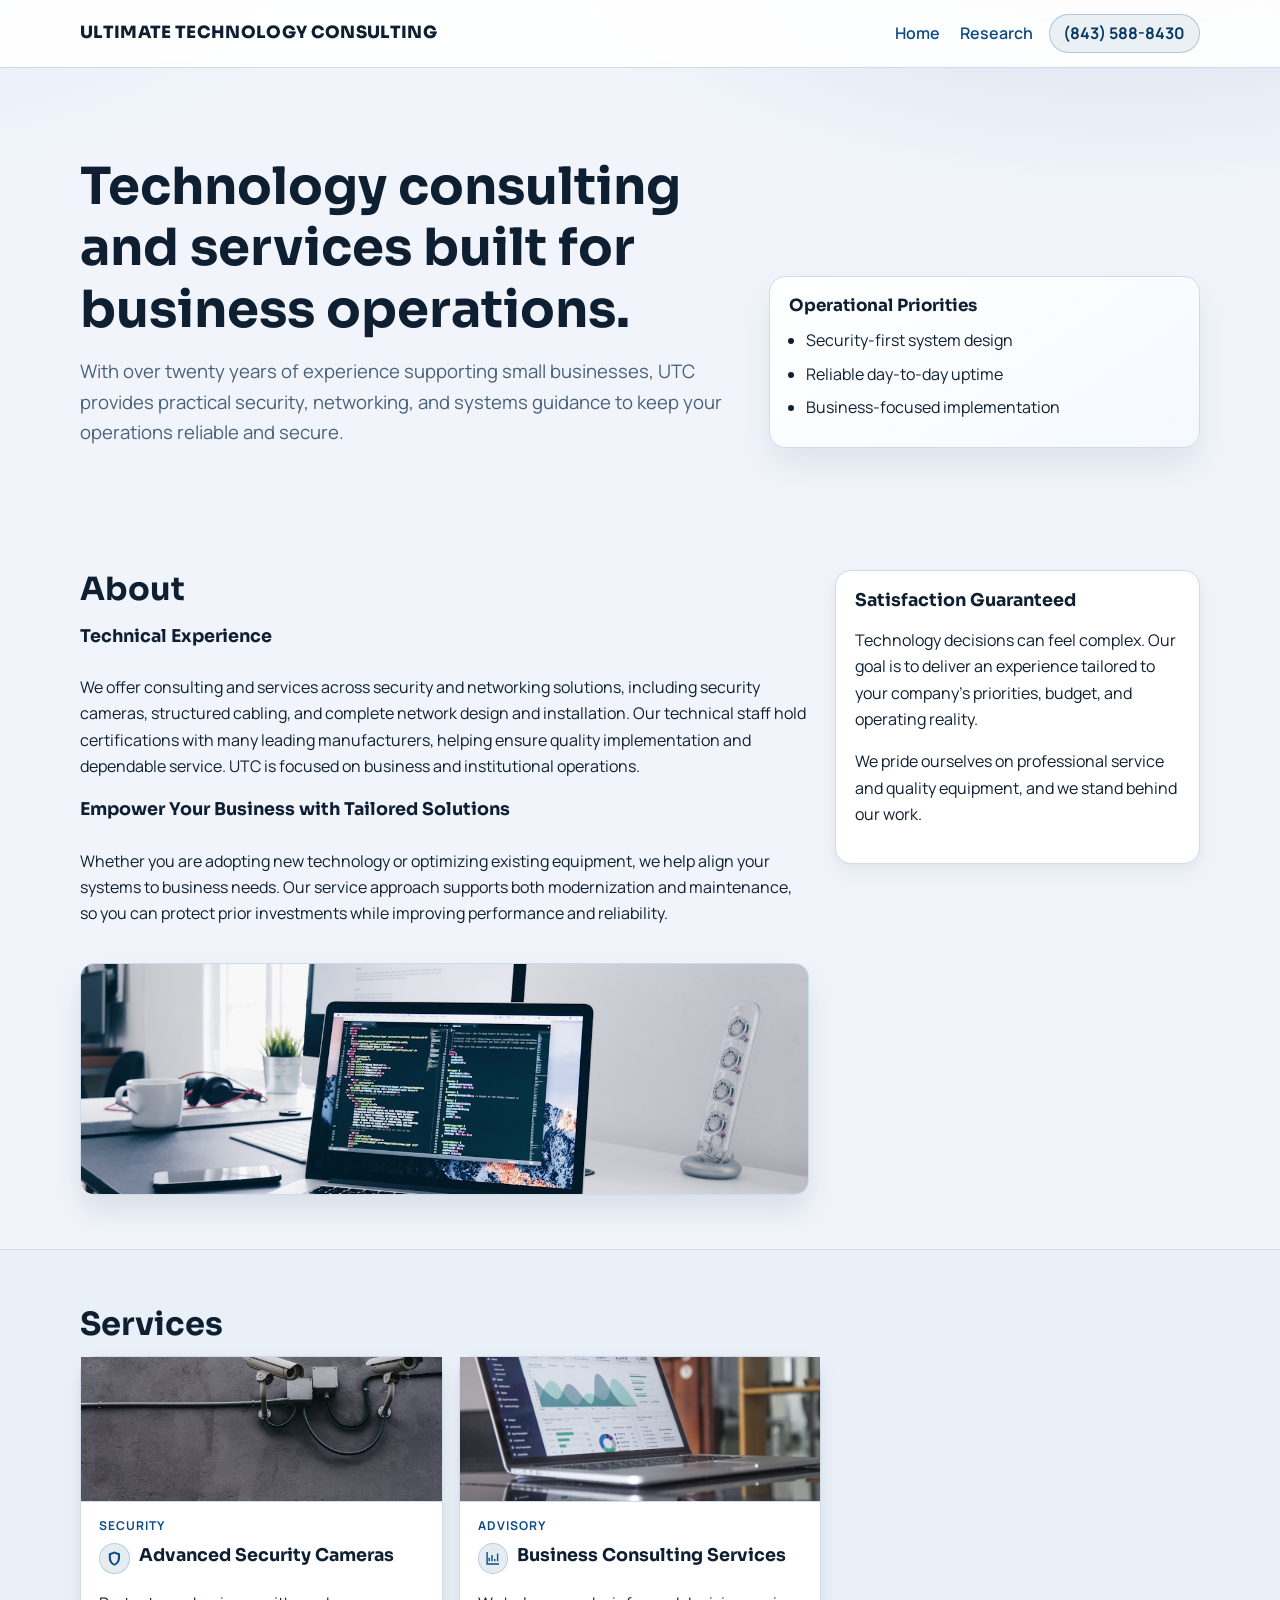
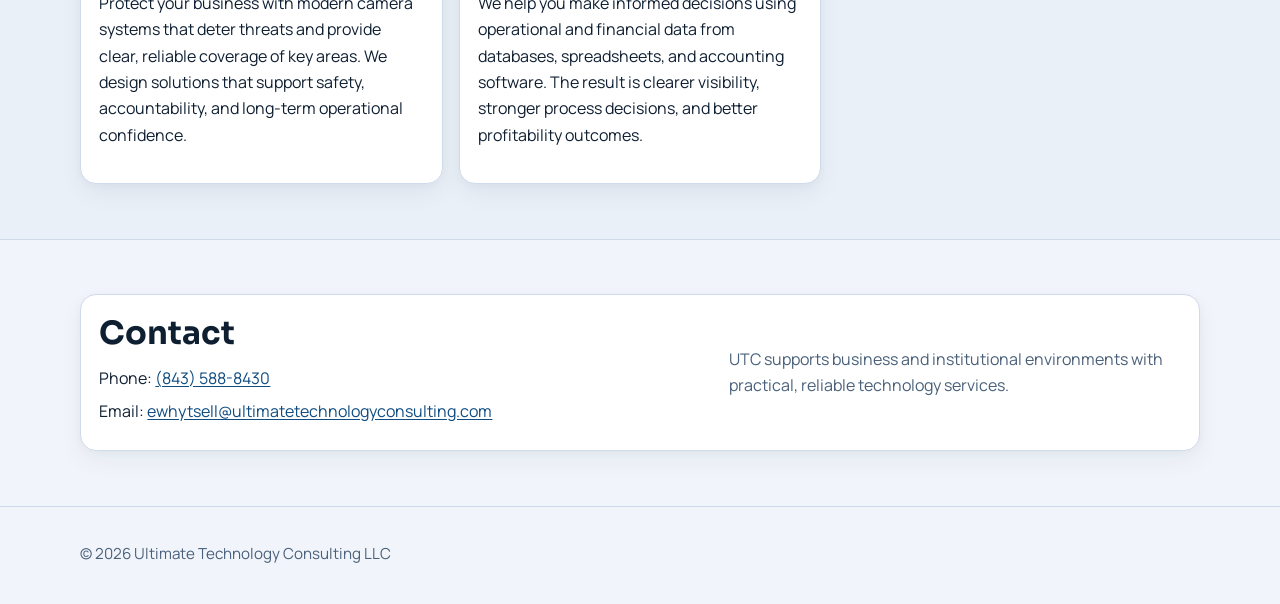
==== index.html @ 8f881fd9 "Refine main and research site content and visual consistency" ====
<!doctype html>
<html lang="en">
<head>
  <meta charset="utf-8">
  <meta name="viewport" content="width=device-width, initial-scale=1">
  <title>Ultimate Technology Consulting | Business Technology Services</title>
  <meta name="description" content="Ultimate Technology Consulting provides business-focused technology services, infrastructure support, and operational reliability solutions.">
  <link rel="canonical" href="https://ultimatetechnologyconsulting.com/">
  <meta name="robots" content="index,follow">
  <meta property="og:type" content="website">
  <meta property="og:title" content="Ultimate Technology Consulting | Business Technology Services">
  <meta property="og:description" content="Business-focused technology services, infrastructure support, and operational reliability solutions.">
  <meta property="og:url" content="https://ultimatetechnologyconsulting.com/">
  <meta property="og:site_name" content="Ultimate Technology Consulting">
  <meta name="twitter:card" content="summary">
  <meta name="twitter:title" content="Ultimate Technology Consulting | Business Technology Services">
  <meta name="twitter:description" content="Business-focused technology services, infrastructure support, and operational reliability solutions.">
  <link rel="preconnect" href="https://fonts.googleapis.com">
  <link rel="preconnect" href="https://fonts.gstatic.com" crossorigin>
  <link href="https://fonts.googleapis.com/css2?family=Manrope:wght@400;500;600;700;800&family=Sora:wght@600;700&display=swap" rel="stylesheet">
  <link rel="stylesheet" href="assets/css/styles.css">
</head>
<body>
  <header class="site-header">
    <div class="wrap header-row">
      <a class="brand" href="/">Ultimate Technology Consulting</a>
      <div class="header-actions">
        <nav aria-label="Primary">
          <ul class="nav">
            <li><a href="/">Home</a></li>
            <li><a href="https://research.ultimatetechnologyconsulting.com/">Research</a></li>
          </ul>
        </nav>
        <a class="phone-chip" href="tel:+18435888430">(843) 588-8430</a>
      </div>
    </div>
  </header>

  <main>
    <section class="hero">
      <div class="wrap hero-grid">
        <div>
          <h1>Technology consulting and services built for business operations.</h1>
          <p class="lead">
            With over twenty years of experience supporting small businesses, UTC provides practical
            security, networking, and systems guidance to keep your operations reliable and secure.
          </p>
        </div>
        <aside class="hero-panel" aria-label="Company highlights">
          <h2>Operational Priorities</h2>
          <ul>
            <li>Security-first system design</li>
            <li>Reliable day-to-day uptime</li>
            <li>Business-focused implementation</li>
          </ul>
        </aside>
      </div>
    </section>

    <section id="about" class="section">
      <div class="wrap content-grid">
        <div class="about-stack">
          <h2>About</h2>
          <h3>Technical Experience</h3>
          <p>
            We offer consulting and services across security and networking solutions, including security
            cameras, structured cabling, and complete network design and installation. Our
            technical staff hold certifications with many leading manufacturers, helping ensure quality
            implementation and dependable service. UTC is focused on business and institutional operations.
          </p>
          <h3>Empower Your Business with Tailored Solutions</h3>
          <p>
            Whether you are adopting new technology or optimizing existing equipment, we help align your
            systems to business needs. Our service approach supports both modernization and maintenance,
            so you can protect prior investments while improving performance and reliability.
          </p>
          <figure class="about-media">
            <img
              src="assets/img/about-workstation.jpg"
              alt="Workstation with software development and business technology tools"
              loading="lazy">
          </figure>
        </div>
        <aside class="card">
          <h3>Satisfaction Guaranteed</h3>
          <p>
            Technology decisions can feel complex. Our goal is to deliver an experience tailored to your
            company's priorities, budget, and operating reality.
          </p>
          <p>
            We pride ourselves on professional service and quality equipment, and we stand behind our work.
          </p>
        </aside>
      </div>
    </section>

    <section id="services" class="section section-alt">
      <div class="wrap">
        <h2>Services</h2>
        <div class="service-grid">
          <article class="card">
            <img
              class="service-media"
              src="assets/img/service-security-camera.jpg"
              alt="Commercial CCTV security camera mounted on a business property"
              loading="lazy">
            <p class="card-kicker">Security</p>
            <div class="service-title">
              <span class="service-icon" aria-hidden="true">
                <svg viewBox="0 0 24 24" role="img">
                  <path d="M12 2 4 5v6c0 5.4 3.4 10.4 8 11 4.6-.6 8-5.6 8-11V5l-8-3Zm0 3.1 5 1.9v4c0 3.9-2.3 7.6-5 8.8-2.7-1.2-5-4.9-5-8.8V7l5-1.9Z"/>
                </svg>
              </span>
              <h3>Advanced Security Cameras</h3>
            </div>
            <p>
              Protect your business with modern camera systems that deter threats and provide clear,
              reliable coverage of key areas. We design solutions that support safety, accountability,
              and long-term operational confidence.
            </p>
          </article>
          <article class="card">
            <img
              class="service-media"
              src="assets/img/service-consulting.jpg"
              alt="Business analytics dashboard and consulting data review"
              loading="lazy">
            <p class="card-kicker">Advisory</p>
            <div class="service-title">
              <span class="service-icon" aria-hidden="true">
                <svg viewBox="0 0 24 24" role="img">
                  <path d="M4 19h16v2H2V3h2v16Zm3-3H5v-5h2v5Zm4 0H9V7h2v9Zm4 0h-2v-3h2v3Zm4 0h-2V5h2v11Z"/>
                </svg>
              </span>
              <h3>Business Consulting Services</h3>
            </div>
            <p>
              We help you make informed decisions using operational and financial data from databases,
              spreadsheets, and accounting software. The result is clearer visibility, stronger process
              decisions, and better profitability outcomes.
            </p>
          </article>
        </div>
      </div>
    </section>

    <section id="contact" class="section">
      <div class="wrap contact-card card">
        <div>
          <h2>Contact</h2>
          <p>Phone: <a href="tel:+18435888430">(843) 588-8430</a></p>
          <p>Email: <a href="mailto:ewhytsell@ultimatetechnologyconsulting.com">ewhytsell@ultimatetechnologyconsulting.com</a></p>
        </div>
        <p class="contact-note">UTC supports business and institutional environments with practical, reliable technology services.</p>
      </div>
    </section>
  </main>

  <footer class="site-footer">
    <div class="wrap">
      <p>&copy; 2026 Ultimate Technology Consulting LLC</p>
    </div>
  </footer>
</body>
</html>
---- assets/css/styles.css ----
:root {
  --bg: #f1f5fb;
  --surface: #ffffff;
  --surface-alt: #e9f0f8;
  --text: #0f1f32;
  --muted: #49607a;
  --line: #cfdaea;
  --accent: #0f4c81;
  --accent-strong: #0b3a63;
  --max: 1120px;
}

*,
*::before,
*::after {
  box-sizing: border-box;
}

html,
body {
  margin: 0;
  padding: 0;
}

body {
  font-family: "Manrope", "Segoe UI", sans-serif;
  background:
    radial-gradient(900px 460px at 88% -120px, rgba(15, 76, 129, 0.15) 0%, rgba(15, 76, 129, 0) 70%),
    radial-gradient(760px 430px at -10% -110px, rgba(80, 146, 198, 0.12) 0%, rgba(80, 146, 198, 0) 68%),
    var(--bg);
  color: var(--text);
  line-height: 1.65;
}

a {
  color: var(--accent);
  text-underline-offset: 2px;
}

a:hover,
a:focus-visible {
  color: var(--accent-strong);
}

a:focus-visible {
  outline: 2px solid var(--accent);
  outline-offset: 2px;
}

.wrap {
  width: min(var(--max), calc(100% - 2rem));
  margin: 0 auto;
}

.site-header {
  background: rgba(255, 255, 255, 0.92);
  backdrop-filter: blur(8px);
  border-bottom: 1px solid var(--line);
  position: sticky;
  top: 0;
  z-index: 30;
}

.header-row {
  display: flex;
  align-items: center;
  justify-content: space-between;
  gap: 1.25rem;
  padding: 0.85rem 0;
}

.brand {
  font-family: "Sora", "Manrope", sans-serif;
  font-size: 1.06rem;
  font-weight: 800;
  letter-spacing: 0.02em;
  text-decoration: none;
  color: var(--text);
  text-transform: uppercase;
}

.header-actions {
  display: flex;
  align-items: center;
  gap: 1rem;
}

.nav {
  list-style: none;
  margin: 0;
  padding: 0;
  display: flex;
  gap: 1.25rem;
}

.nav a {
  text-decoration: none;
  font-weight: 600;
  position: relative;
  padding-bottom: 0.15rem;
}

.nav a::after {
  content: "";
  position: absolute;
  left: 0;
  bottom: -0.2rem;
  width: 100%;
  height: 2px;
  background: var(--accent);
  transform: scaleX(0);
  transform-origin: left;
  transition: transform 0.25s ease;
}

.nav a:hover::after,
.nav a:focus-visible::after {
  transform: scaleX(1);
}

.phone-chip {
  text-decoration: none;
  font-weight: 700;
  background: rgba(15, 76, 129, 0.08);
  border: 1px solid rgba(15, 76, 129, 0.25);
  color: var(--accent-strong);
  border-radius: 999px;
  padding: 0.35rem 0.85rem;
}

.hero {
  padding: 5.5rem 0 4.25rem;
}

.hero-grid {
  display: grid;
  grid-template-columns: 1.55fr 1fr;
  gap: 1.25rem;
  align-items: end;
}

.eyebrow {
  margin: 0 0 0.75rem;
  font-weight: 700;
  letter-spacing: 0.06em;
  text-transform: uppercase;
  color: var(--accent);
  font-size: 0.78rem;
}

h1,
h2,
h3 {
  font-family: "Sora", "Manrope", sans-serif;
  margin-top: 0;
  line-height: 1.2;
}

h1 {
  max-width: 20ch;
  margin-bottom: 1rem;
  font-size: clamp(2rem, 4vw, 3.2rem);
}

h2 {
  font-size: clamp(1.5rem, 2.8vw, 2rem);
  margin-bottom: 0.8rem;
}

h3 {
  font-size: 1.1rem;
  margin-bottom: 0.45rem;
}

.lead {
  max-width: 64ch;
  color: var(--muted);
  margin: 0;
  font-size: clamp(1rem, 1.45vw, 1.16rem);
}

.section {
  padding: 3.4rem 0;
}

.section-alt {
  background: var(--surface-alt);
  border-top: 1px solid var(--line);
  border-bottom: 1px solid var(--line);
}

.content-grid {
  display: grid;
  grid-template-columns: 2fr 1fr;
  gap: 1.65rem;
  align-items: start;
}

.about-stack {
  display: grid;
  gap: 0.25rem;
}

.about-media {
  margin: 1rem 0 0;
  border-radius: 14px;
  overflow: hidden;
  border: 1px solid var(--line);
  box-shadow: 0 16px 30px rgba(11, 35, 59, 0.1);
}

.about-media img {
  display: block;
  width: 100%;
  height: 230px;
  object-fit: cover;
}

.service-grid {
  display: grid;
  grid-template-columns: repeat(3, minmax(0, 1fr));
  gap: 1rem;
}

.card {
  background: var(--surface);
  border: 1px solid var(--line);
  border-radius: 16px;
  padding: 1.15rem 1.15rem 1.2rem;
  box-shadow:
    0 10px 25px rgba(9, 21, 35, 0.05),
    0 2px 10px rgba(9, 21, 35, 0.03);
  transition: transform 0.25s ease, box-shadow 0.25s ease;
}

.card:hover {
  transform: translateY(-3px);
  box-shadow:
    0 14px 30px rgba(9, 21, 35, 0.07),
    0 3px 14px rgba(9, 21, 35, 0.04);
}

.card-kicker {
  margin: 0 0 0.45rem;
  font-size: 0.76rem;
  font-weight: 700;
  letter-spacing: 0.08em;
  text-transform: uppercase;
  color: var(--accent);
}

.service-media {
  display: block;
  width: calc(100% + 2.3rem);
  max-width: none;
  margin: -1.15rem -1.15rem 0.9rem;
  height: 145px;
  object-fit: cover;
  border-bottom: 1px solid var(--line);
}

.service-title {
  display: flex;
  align-items: center;
  gap: 0.55rem;
}

.service-title h3 {
  margin: 0.05rem 0 0.45rem;
}

.service-icon {
  width: 1.9rem;
  height: 1.9rem;
  flex: 0 0 1.9rem;
  display: inline-grid;
  place-items: center;
  border-radius: 999px;
  background: rgba(15, 76, 129, 0.1);
  border: 1px solid rgba(15, 76, 129, 0.2);
}

.service-icon svg {
  width: 1.05rem;
  height: 1.05rem;
  fill: var(--accent);
}

.hero-panel {
  background: linear-gradient(145deg, rgba(255, 255, 255, 0.96) 0%, rgba(245, 249, 255, 0.98) 100%);
  border: 1px solid var(--line);
  border-radius: 16px;
  padding: 1.2rem;
  box-shadow: 0 18px 35px rgba(11, 35, 59, 0.08);
}

.hero-panel h2 {
  font-size: 1.05rem;
  margin-bottom: 0.65rem;
}

.hero-panel ul {
  margin: 0;
  padding-left: 1.1rem;
}

.hero-panel li {
  margin-bottom: 0.45rem;
}

.contact-card {
  display: grid;
  grid-template-columns: 1.35fr 1fr;
  gap: 1.25rem;
  align-items: center;
}

.contact-card p {
  margin: 0.42rem 0;
}

.contact-note {
  color: var(--muted);
  margin: 0;
}

.site-footer {
  border-top: 1px solid var(--line);
  padding: 1.2rem 0 1.45rem;
  color: var(--muted);
  font-size: 0.95rem;
}

@media (max-width: 900px) {
  .hero-grid,
  .content-grid {
    grid-template-columns: 1fr;
  }

  .contact-card {
    grid-template-columns: 1fr;
  }

  .service-grid {
    grid-template-columns: 1fr 1fr;
  }
}

@media (max-width: 650px) {
  .header-row {
    flex-direction: column;
    align-items: flex-start;
  }

  .header-actions {
    width: 100%;
    justify-content: space-between;
  }

  .phone-chip {
    padding: 0.3rem 0.65rem;
    font-size: 0.9rem;
  }

  .hero {
    padding-top: 3.8rem;
  }

  .service-grid {
    grid-template-columns: 1fr;
  }

  .service-media {
    height: 165px;
  }
}
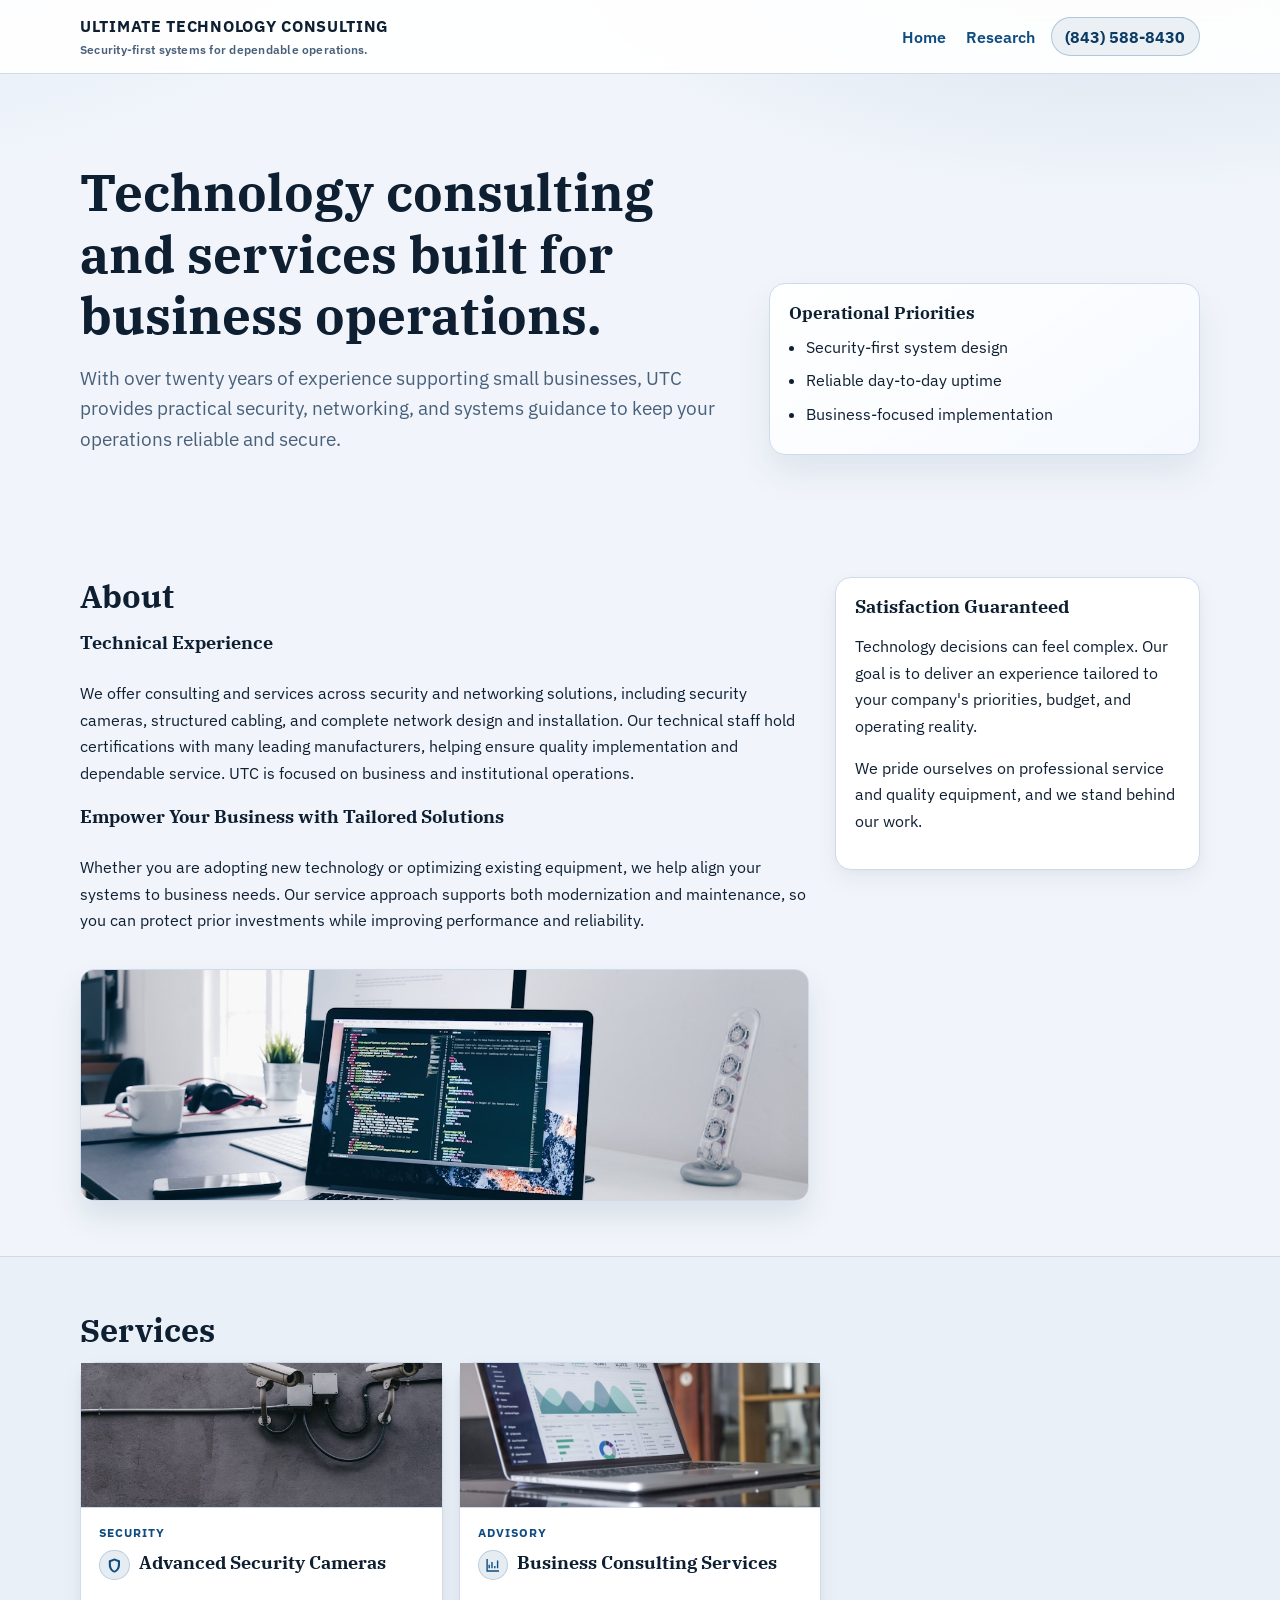
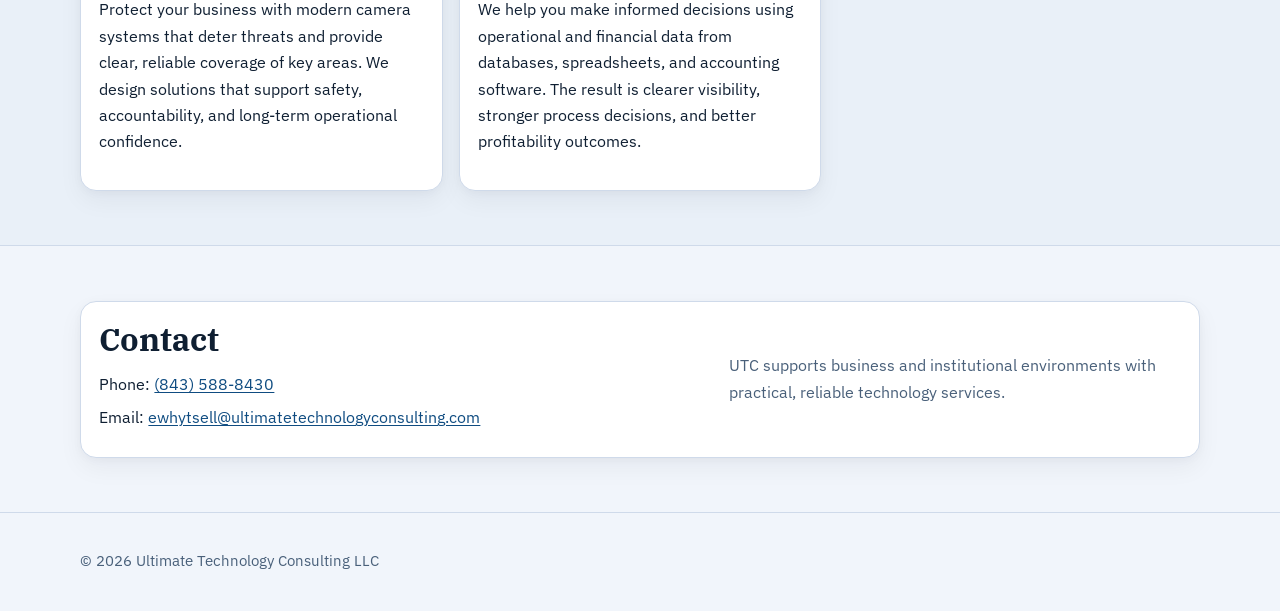
==== commit 64bdf972: "Refine branding and typography across main and research pages" ====
--- a/index.html
+++ b/index.html
@@ -17,17 +17,20 @@
   <meta name="twitter:description" content="Business-focused technology services, infrastructure support, and operational reliability solutions.">
   <link rel="preconnect" href="https://fonts.googleapis.com">
   <link rel="preconnect" href="https://fonts.gstatic.com" crossorigin>
-  <link href="https://fonts.googleapis.com/css2?family=Manrope:wght@400;500;600;700;800&family=Sora:wght@600;700&display=swap" rel="stylesheet">
+  <link href="https://fonts.googleapis.com/css2?family=IBM+Plex+Sans:wght@400;500;600;700&family=IBM+Plex+Serif:wght@600;700&display=swap" rel="stylesheet">
   <link rel="stylesheet" href="assets/css/styles.css">
 </head>
 <body>
   <header class="site-header">
     <div class="wrap header-row">
-      <a class="brand" href="/">Ultimate Technology Consulting</a>
+      <div class="brand-block" aria-label="Ultimate Technology Consulting">
+        <p class="brand">Ultimate Technology Consulting</p>
+        <p class="brand-tagline">Security-first systems for dependable operations.</p>
+      </div>
       <div class="header-actions">
         <nav aria-label="Primary">
           <ul class="nav">
-            <li><a href="/">Home</a></li>
+            <li><a href="./">Home</a></li>
             <li><a href="https://research.ultimatetechnologyconsulting.com/">Research</a></li>
           </ul>
         </nav>
--- a/assets/css/styles.css
+++ b/assets/css/styles.css
@@ -23,7 +23,7 @@
 }
 
 body {
-  font-family: "Manrope", "Segoe UI", sans-serif;
+  font-family: "IBM Plex Sans", "Segoe UI", sans-serif;
   background:
     radial-gradient(900px 460px at 88% -120px, rgba(15, 76, 129, 0.15) 0%, rgba(15, 76, 129, 0) 70%),
     radial-gradient(760px 430px at -10% -110px, rgba(80, 146, 198, 0.12) 0%, rgba(80, 146, 198, 0) 68%),
@@ -69,14 +69,27 @@
   padding: 0.85rem 0;
 }
 
+.brand-block {
+  display: grid;
+  gap: 0.05rem;
+}
+
 .brand {
-  font-family: "Sora", "Manrope", sans-serif;
-  font-size: 1.06rem;
-  font-weight: 800;
-  letter-spacing: 0.02em;
-  text-decoration: none;
+  font-family: "IBM Plex Sans", "Segoe UI", sans-serif;
+  font-size: 0.98rem;
+  font-weight: 700;
+  letter-spacing: 0.045em;
   color: var(--text);
   text-transform: uppercase;
+  margin: 0;
+}
+
+.brand-tagline {
+  margin: 0;
+  font-size: 0.74rem;
+  letter-spacing: 0.02em;
+  color: var(--muted);
+  font-weight: 600;
 }
 
 .header-actions {
@@ -151,7 +164,7 @@
 h1,
 h2,
 h3 {
-  font-family: "Sora", "Manrope", sans-serif;
+  font-family: "IBM Plex Serif", Georgia, serif;
   margin-top: 0;
   line-height: 1.2;
 }
@@ -352,6 +365,10 @@
     align-items: flex-start;
   }
 
+  .brand-tagline {
+    font-size: 0.7rem;
+  }
+
   .header-actions {
     width: 100%;
     justify-content: space-between;
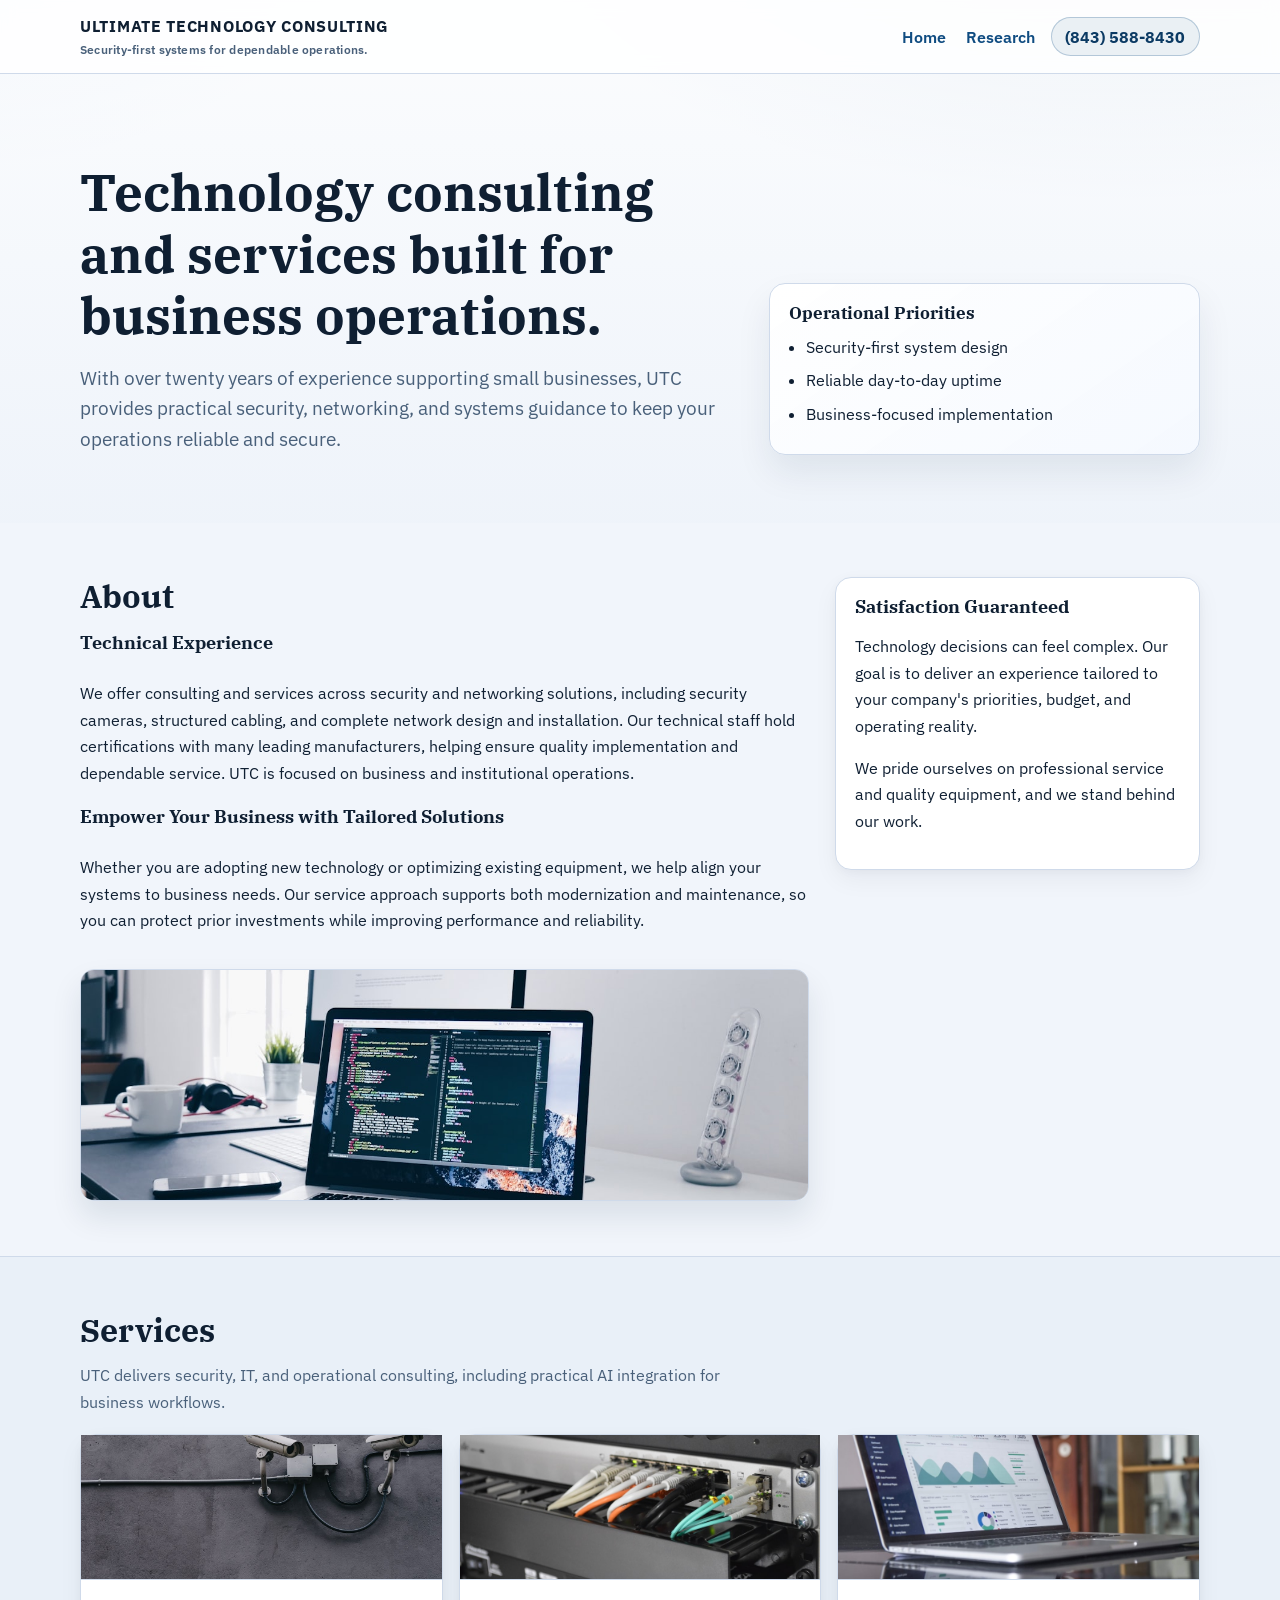
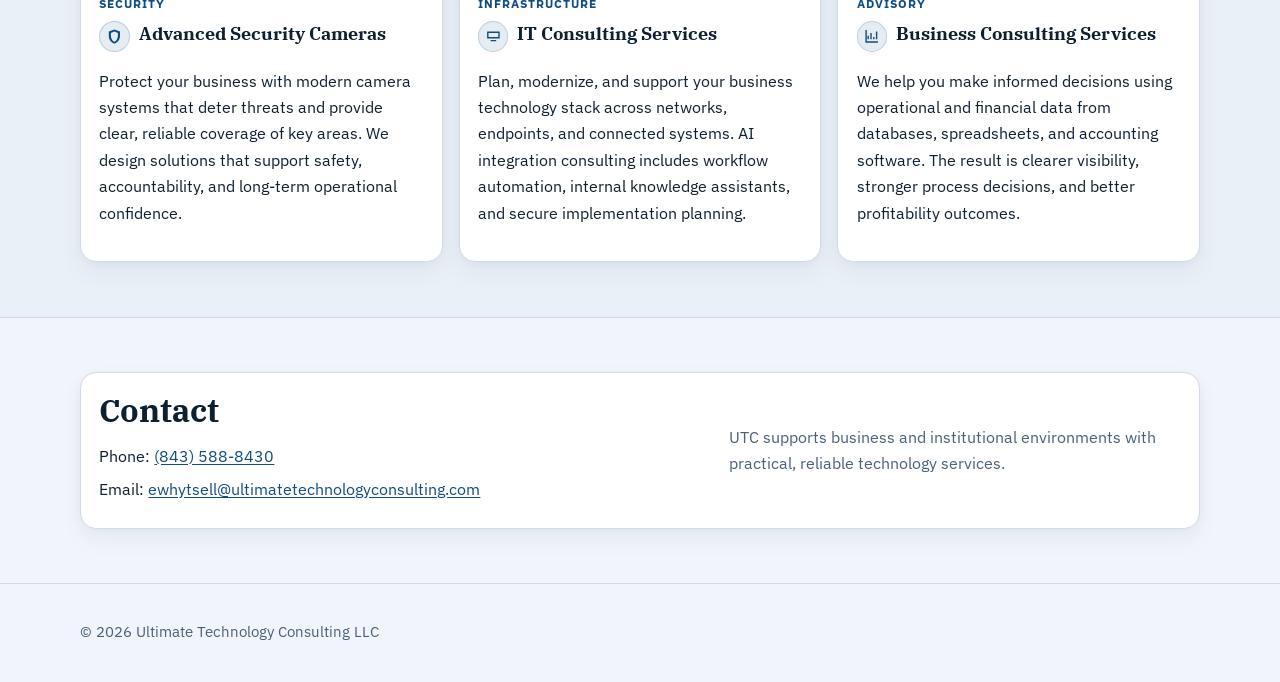
==== commit 97f247f0: "Add IT services card and AI integration messaging" ====
--- a/index.html
+++ b/index.html
@@ -100,6 +100,10 @@
     <section id="services" class="section section-alt">
       <div class="wrap">
         <h2>Services</h2>
+        <p class="section-intro">
+          UTC delivers security, IT, and operational consulting, including practical AI integration for
+          business workflows.
+        </p>
         <div class="service-grid">
           <article class="card">
             <img
@@ -120,6 +124,27 @@
               Protect your business with modern camera systems that deter threats and provide clear,
               reliable coverage of key areas. We design solutions that support safety, accountability,
               and long-term operational confidence.
+            </p>
+          </article>
+          <article class="card">
+            <img
+              class="service-media"
+              src="assets/img/service-guest-wifi.jpg"
+              alt="Office networking and infrastructure planning workspace"
+              loading="lazy">
+            <p class="card-kicker">Infrastructure</p>
+            <div class="service-title">
+              <span class="service-icon" aria-hidden="true">
+                <svg viewBox="0 0 24 24" role="img">
+                  <path d="M3 5h18v10H3V5Zm2 2v6h14V7H5Zm3 10h8v2H8v-2Z"/>
+                </svg>
+              </span>
+              <h3>IT Consulting Services</h3>
+            </div>
+            <p>
+              Plan, modernize, and support your business technology stack across networks, endpoints, and
+              connected systems. AI integration consulting includes workflow automation, internal knowledge
+              assistants, and secure implementation planning.
             </p>
           </article>
           <article class="card">
--- a/assets/css/styles.css
+++ b/assets/css/styles.css
@@ -143,6 +143,7 @@
 
 .hero {
   padding: 5.5rem 0 4.25rem;
+  background: linear-gradient(180deg, rgba(255, 255, 255, 0.62) 0%, rgba(233, 240, 248, 0.32) 100%);
 }
 
 .hero-grid {
@@ -190,6 +191,12 @@
   color: var(--muted);
   margin: 0;
   font-size: clamp(1rem, 1.45vw, 1.16rem);
+}
+
+.section-intro {
+  margin: 0 0 1.15rem;
+  max-width: 70ch;
+  color: var(--muted);
 }
 
 .section {
@@ -305,6 +312,14 @@
   border-radius: 16px;
   padding: 1.2rem;
   box-shadow: 0 18px 35px rgba(11, 35, 59, 0.08);
+  transition: transform 0.25s ease, box-shadow 0.25s ease;
+}
+
+.hero-panel:hover {
+  transform: translateY(-3px);
+  box-shadow:
+    0 14px 30px rgba(9, 21, 35, 0.07),
+    0 3px 14px rgba(9, 21, 35, 0.04);
 }
 
 .hero-panel h2 {
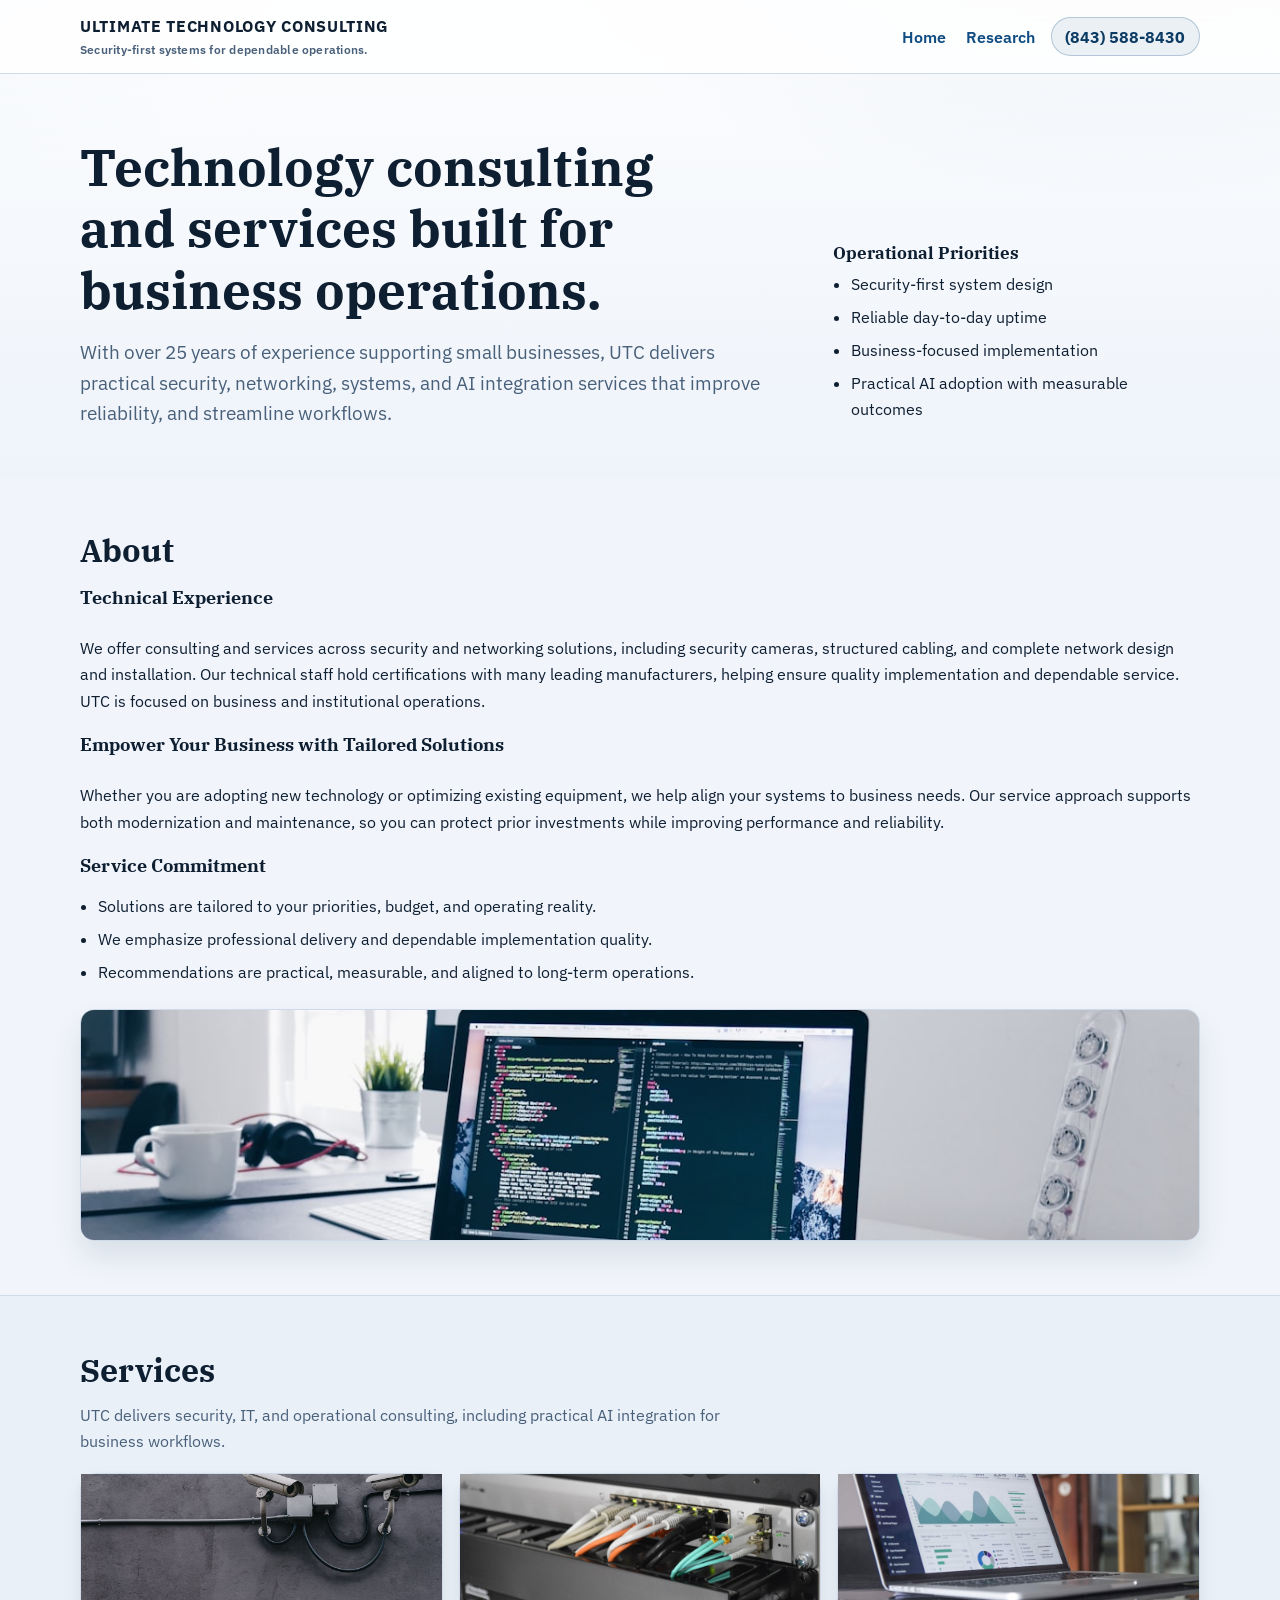
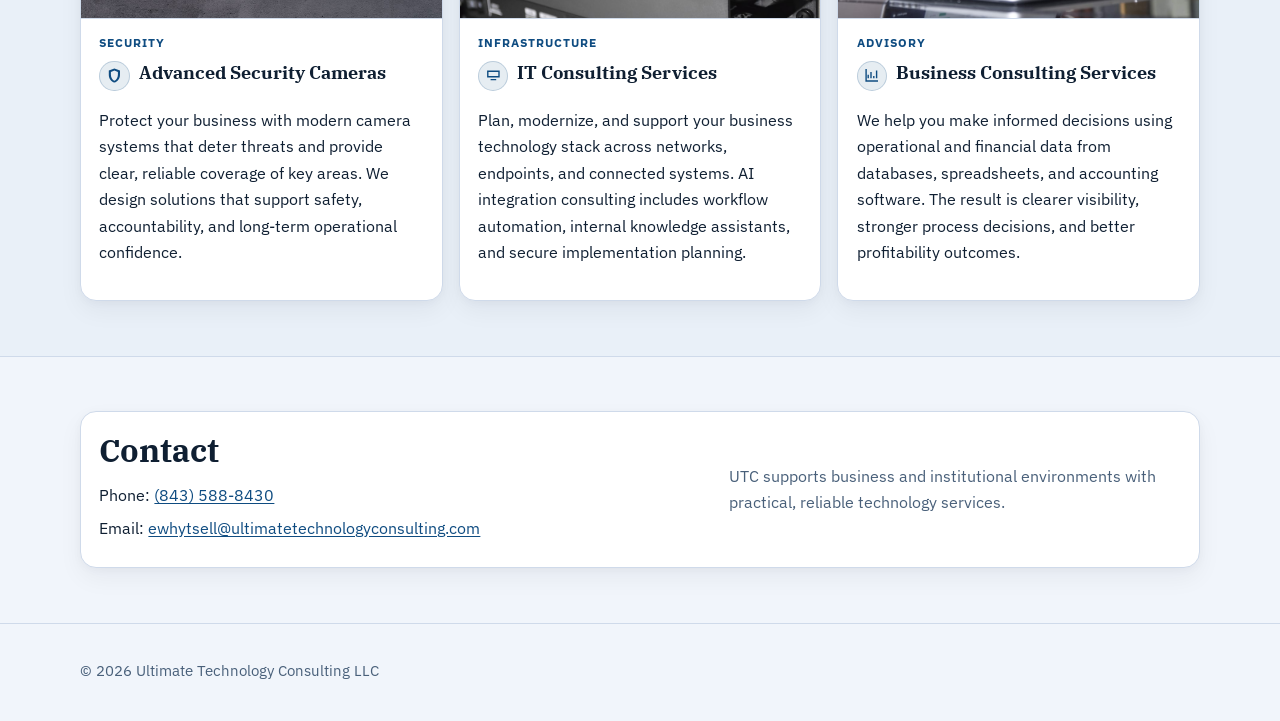
==== commit cdfc44ed: "Refine hero content and simplify priorities panel layout" ====
--- a/index.html
+++ b/index.html
@@ -31,7 +31,7 @@
         <nav aria-label="Primary">
           <ul class="nav">
             <li><a href="./">Home</a></li>
-            <li><a href="https://research.ultimatetechnologyconsulting.com/">Research</a></li>
+            <li><a href="https://ultimatetechnologyconsulting.com/research/">Research</a></li>
           </ul>
         </nav>
         <a class="phone-chip" href="tel:+18435888430">(843) 588-8430</a>
@@ -45,8 +45,9 @@
         <div>
           <h1>Technology consulting and services built for business operations.</h1>
           <p class="lead">
-            With over twenty years of experience supporting small businesses, UTC provides practical
-            security, networking, and systems guidance to keep your operations reliable and secure.
+            With over 25 years of experience supporting small businesses, UTC delivers practical
+            security, networking, systems, and AI integration services that improve reliability,
+            and streamline workflows.
           </p>
         </div>
         <aside class="hero-panel" aria-label="Company highlights">
@@ -55,13 +56,14 @@
             <li>Security-first system design</li>
             <li>Reliable day-to-day uptime</li>
             <li>Business-focused implementation</li>
+            <li>Practical AI adoption with measurable outcomes</li>
           </ul>
         </aside>
       </div>
     </section>
 
     <section id="about" class="section">
-      <div class="wrap content-grid">
+      <div class="wrap">
         <div class="about-stack">
           <h2>About</h2>
           <h3>Technical Experience</h3>
@@ -77,6 +79,12 @@
             systems to business needs. Our service approach supports both modernization and maintenance,
             so you can protect prior investments while improving performance and reliability.
           </p>
+          <h3>Service Commitment</h3>
+          <ul class="about-bullets">
+            <li>Solutions are tailored to your priorities, budget, and operating reality.</li>
+            <li>We emphasize professional delivery and dependable implementation quality.</li>
+            <li>Recommendations are practical, measurable, and aligned to long-term operations.</li>
+          </ul>
           <figure class="about-media">
             <img
               src="assets/img/about-workstation.jpg"
@@ -84,16 +92,6 @@
               loading="lazy">
           </figure>
         </div>
-        <aside class="card">
-          <h3>Satisfaction Guaranteed</h3>
-          <p>
-            Technology decisions can feel complex. Our goal is to deliver an experience tailored to your
-            company's priorities, budget, and operating reality.
-          </p>
-          <p>
-            We pride ourselves on professional service and quality equipment, and we stand behind our work.
-          </p>
-        </aside>
       </div>
     </section>
 
--- a/assets/css/styles.css
+++ b/assets/css/styles.css
@@ -142,13 +142,13 @@
 }
 
 .hero {
-  padding: 5.5rem 0 4.25rem;
+  padding: 3.9rem 0 3rem;
   background: linear-gradient(180deg, rgba(255, 255, 255, 0.62) 0%, rgba(233, 240, 248, 0.32) 100%);
 }
 
 .hero-grid {
   display: grid;
-  grid-template-columns: 1.55fr 1fr;
+  grid-template-columns: 2fr 1fr;
   gap: 1.25rem;
   align-items: end;
 }
@@ -219,6 +219,15 @@
 .about-stack {
   display: grid;
   gap: 0.25rem;
+}
+
+.about-bullets {
+  margin: 0.35rem 0 0.2rem;
+  padding-left: 1.15rem;
+}
+
+.about-bullets li + li {
+  margin-top: 0.42rem;
 }
 
 .about-media {
@@ -307,33 +316,21 @@
 }
 
 .hero-panel {
-  background: linear-gradient(145deg, rgba(255, 255, 255, 0.96) 0%, rgba(245, 249, 255, 0.98) 100%);
-  border: 1px solid var(--line);
-  border-radius: 16px;
-  padding: 1.2rem;
-  box-shadow: 0 18px 35px rgba(11, 35, 59, 0.08);
-  transition: transform 0.25s ease, box-shadow 0.25s ease;
-}
-
-.hero-panel:hover {
-  transform: translateY(-3px);
-  box-shadow:
-    0 14px 30px rgba(9, 21, 35, 0.07),
-    0 3px 14px rgba(9, 21, 35, 0.04);
+  padding: 0.2rem 0 0;
 }
 
 .hero-panel h2 {
   font-size: 1.05rem;
-  margin-bottom: 0.65rem;
+  margin-bottom: 0.55rem;
 }
 
 .hero-panel ul {
-  margin: 0;
+  margin: 0.15rem 0 0;
   padding-left: 1.1rem;
 }
 
 .hero-panel li {
-  margin-bottom: 0.45rem;
+  margin-bottom: 0.4rem;
 }
 
 .contact-card {
@@ -395,7 +392,7 @@
   }
 
   .hero {
-    padding-top: 3.8rem;
+    padding-top: 3.1rem;
   }
 
   .service-grid {
